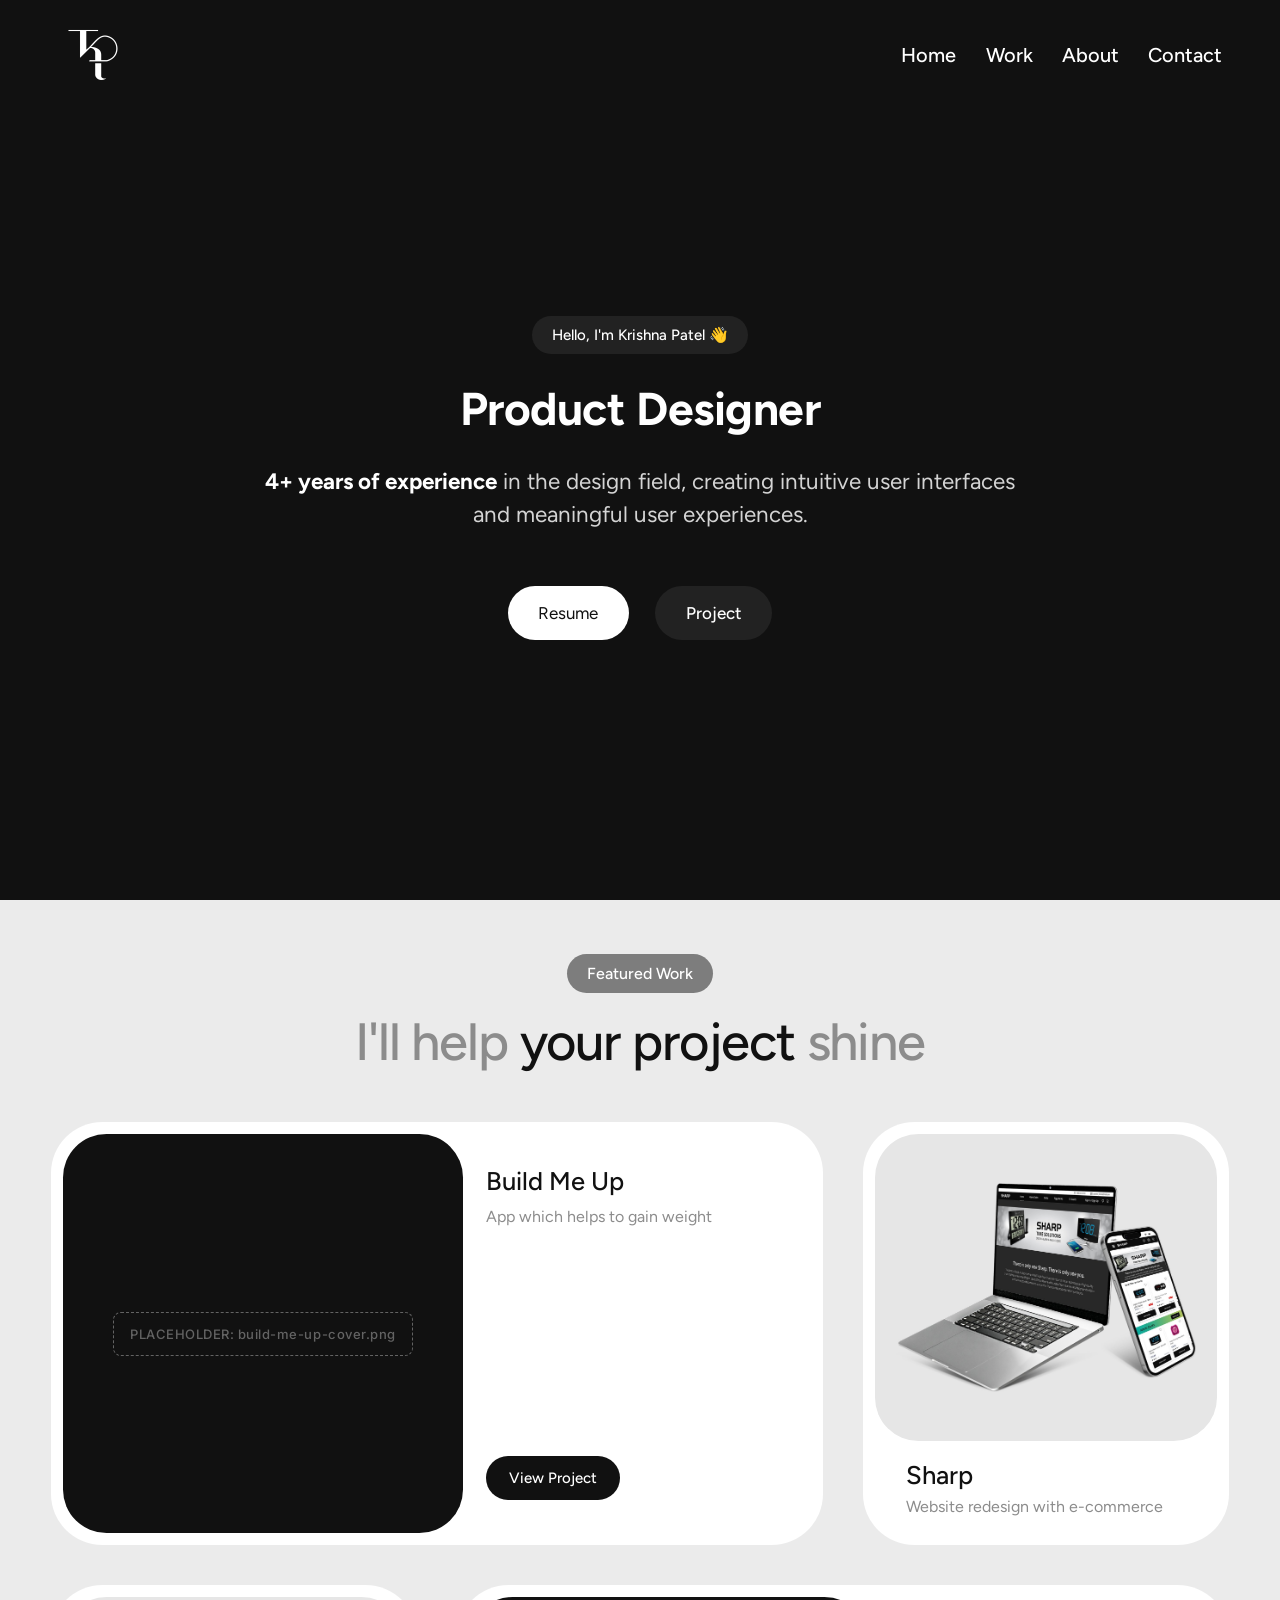
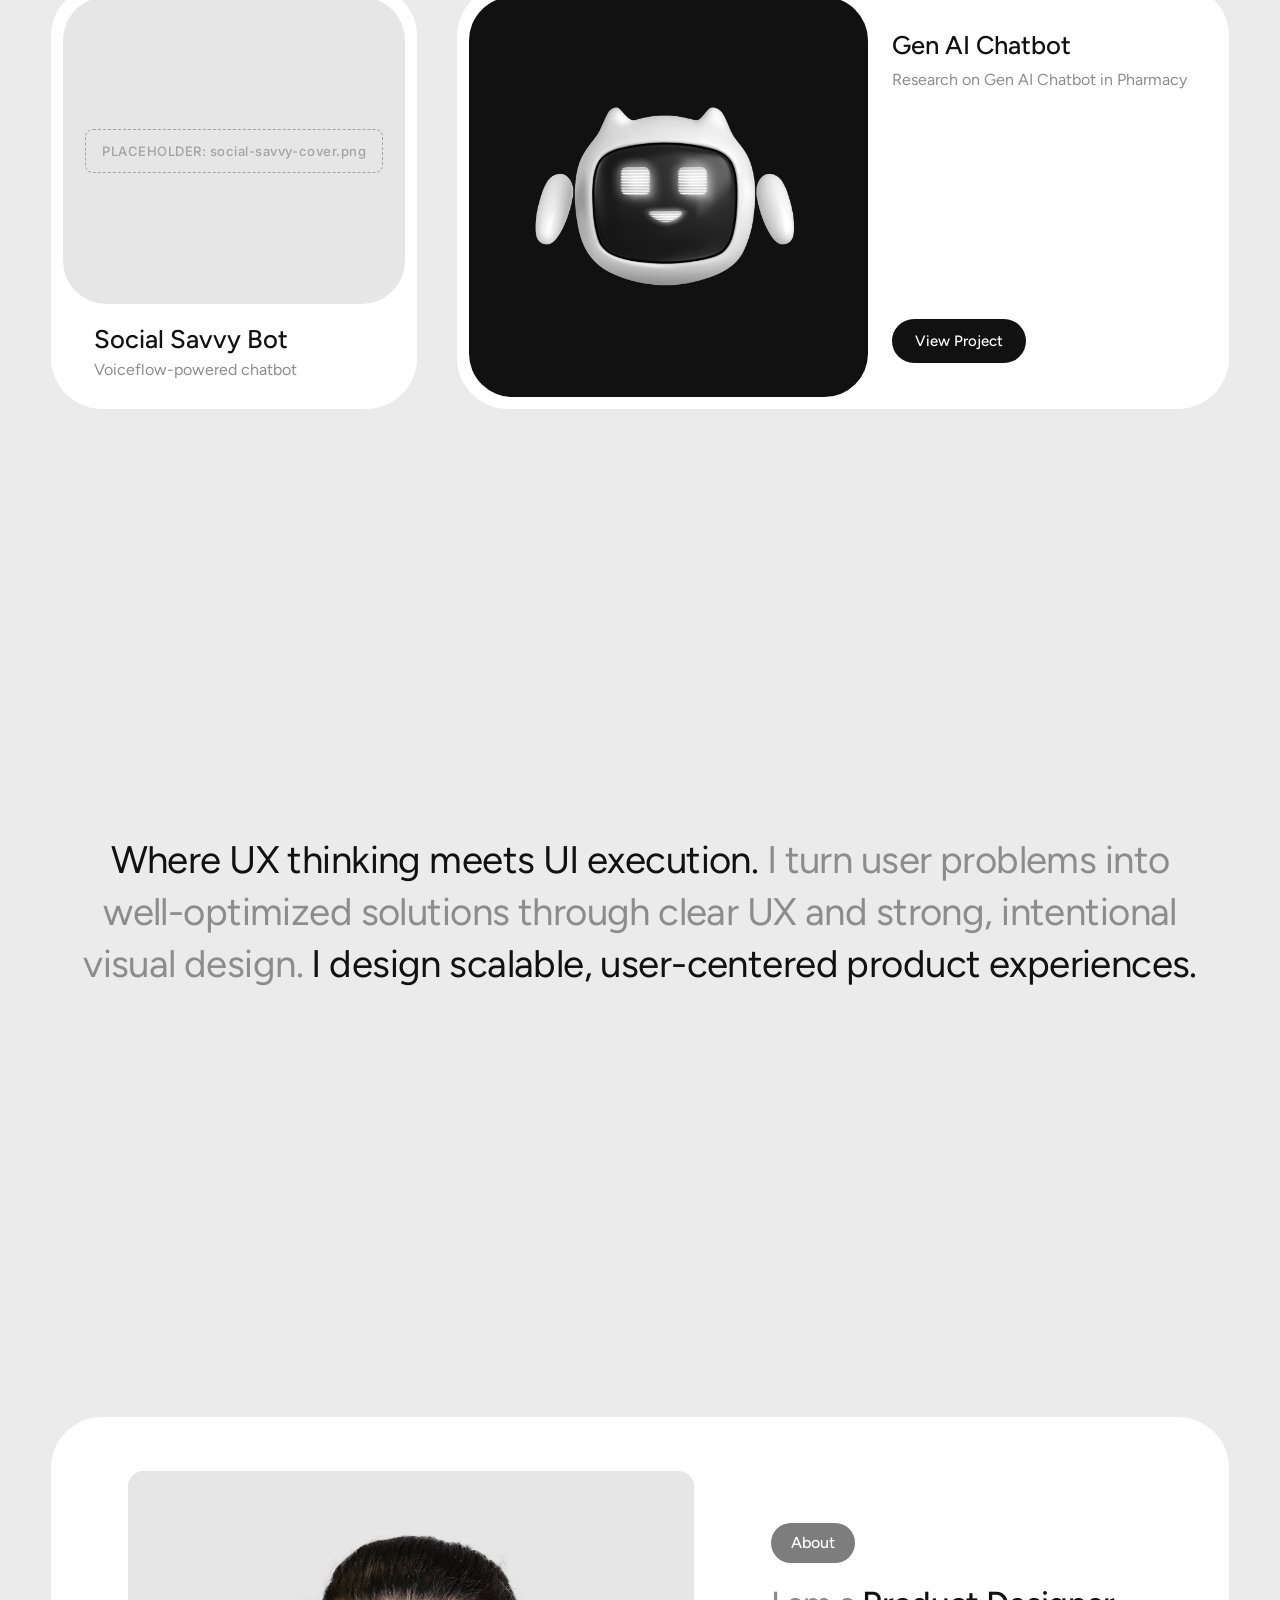
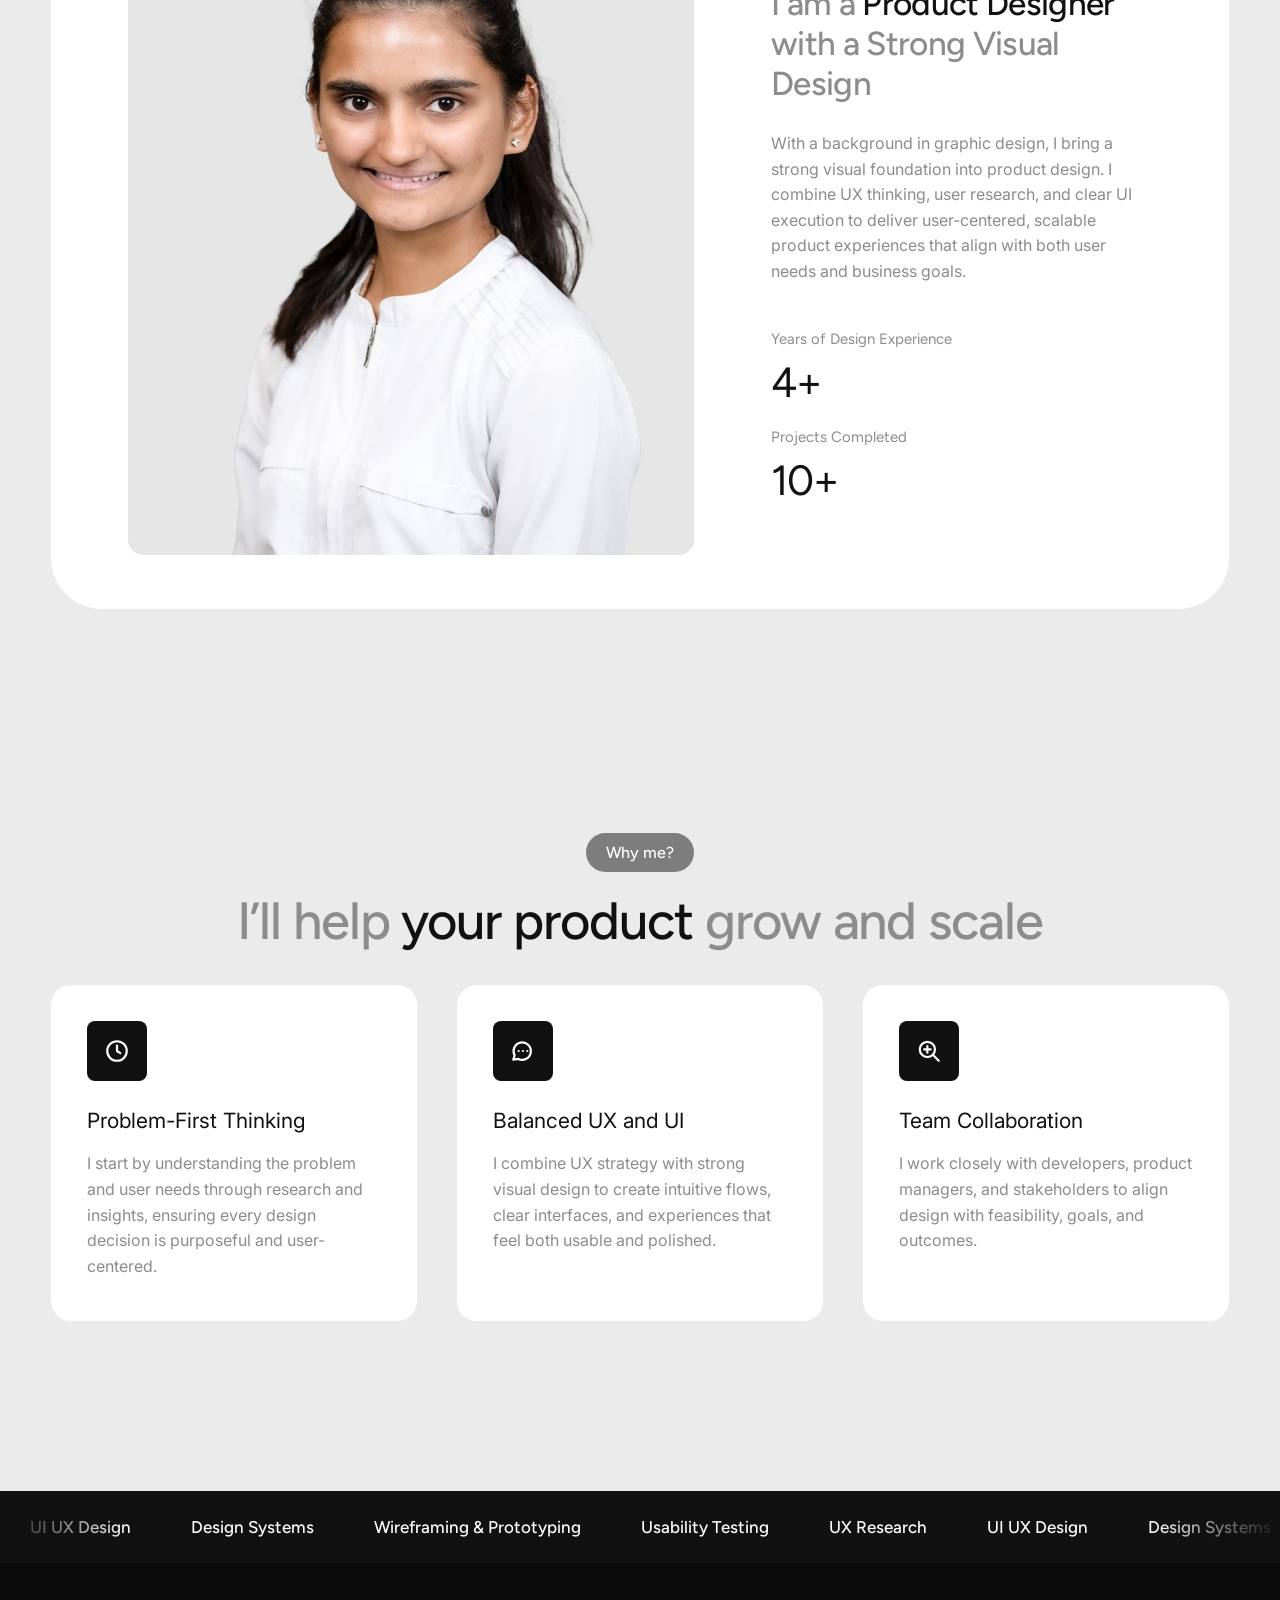
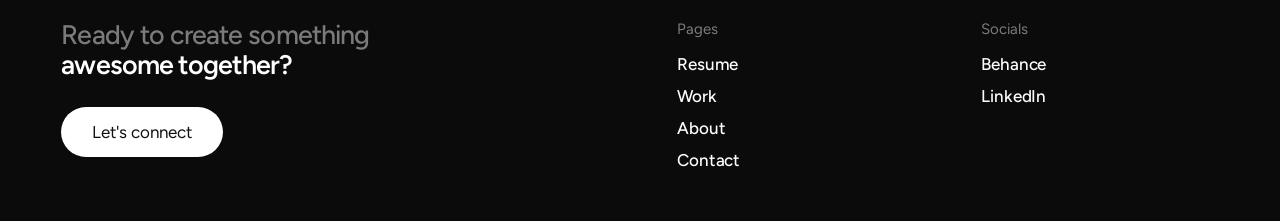
==== index.html @ cd1d07cd "Portfolio homepage Co-Authored-By: Claude Opus 5.5 <noreply@anthropic.com>" ====
<!DOCTYPE html>
<html lang="en">
<head>
  <meta charset="UTF-8" />
  <meta name="viewport" content="width=device-width, initial-scale=1" />
  <title>Krishna Patel — Product Designer</title>
  <meta name="description" content="Krishna Patel, Product Designer." />
  <link rel="preconnect" href="https://fonts.googleapis.com" />
  <link rel="preconnect" href="https://fonts.gstatic.com" crossorigin />
  <link href="https://fonts.googleapis.com/css2?family=Figtree:wght@400;500;600;700&family=Inter:wght@400;500&display=swap" rel="stylesheet" />
  <link rel="stylesheet" href="styles.css" />
</head>
<body>

  <!--
    ASSET PLACEHOLDERS
    Every image sits inside a .media box that shows its placeholder label.
    Drop the real file at the path in the <img src> and it appears automatically.
    Links marked data-todo="..." still point to "#" and need the real URL.
  -->

  <!-- ============ HERO ============ -->
  <header class="hero fold" id="home">
    <nav class="nav">
      <a class="nav__logo media media--logo" href="#home" data-label="LOGO" aria-label="Krishna Patel — Home">
        <img src="assets/images/logo.png" alt="Krishna Patel logo" onerror="this.remove()" />
      </a>

      <button class="nav__toggle" aria-label="Open menu" aria-expanded="false" aria-controls="nav-links">
        <span></span><span></span>
      </button>

      <ul class="nav__links" id="nav-links">
        <li><a href="#home">Home</a></li>
        <li><a href="#work">Work</a></li>
        <li><a href="#about">About</a></li>
        <li><a href="#contact">Contact</a></li>
      </ul>
    </nav>

    <div class="hero__content">
      <span class="pill pill--dark">Hello, I'm Krishna Patel 👋</span>
      <h1 class="hero__title">Product Designer</h1>
      <p class="hero__lede">
        <strong>4+ years of experience</strong> in the design field, creating
        intuitive user interfaces and meaningful user experiences.
      </p>
      <div class="hero__actions">
        <a class="btn btn--light" href="assets/resume.pdf" target="_blank" rel="noopener" data-todo="RESUME_PDF">Resume</a>
        <a class="btn btn--dark" href="#work">Project</a>
      </div>
    </div>
  </header>

  <main class="content">

    <!-- ============ FEATURED WORK ============ -->
    <section class="section work" id="work">
      <div class="work__fold">
      <div class="section__head">
        <span class="pill">Featured Work</span>
        <h2 class="display">
          <span class="muted">I'll help</span> your project <span class="muted">shine</span>
        </h2>
      </div>

        <div class="work__grid">
        <!-- Build Me Up (wide) -->
        <article class="card card--wide">
          <div class="card__media media media--dark" data-label="PLACEHOLDER: build-me-up-cover.png">
            <img src="assets/images/build-me-up-cover.png" alt="Build Me Up app screens" onerror="this.remove()" />
          </div>
          <div class="card__body">
            <div>
              <h3 class="card__title">Build Me Up</h3>
              <p class="card__desc">App which helps to gain weight</p>
            </div>
            <a class="btn btn--black" href="#" data-todo="BUILD_ME_UP_CASE_STUDY_URL">View Project</a>
          </div>
        </article>

        <!-- Sharp (compact) -->
        <article class="card card--compact">
          <a class="card__link" href="#" data-todo="SHARP_CASE_STUDY_URL" aria-label="View Sharp project">
            <div class="card__media media media--light media--contain" data-label="PLACEHOLDER: sharp-cover.jpg">
              <img src="assets/images/sharp-cover.jpg" alt="Sharp website on laptop and phone" onerror="this.remove()" />
            </div>
            <div class="card__body">
              <h3 class="card__title">Sharp</h3>
              <p class="card__desc">Website redesign with e-commerce</p>
            </div>
          </a>
        </article>

        </div>
      </div>

      <div class="work__fold">
        <div class="work__grid">
        <!-- Social Savvy Bot (compact) -->
        <article class="card card--compact">
          <a class="card__link" href="#" data-todo="SOCIAL_SAVVY_CASE_STUDY_URL" aria-label="View Social Savvy Bot project">
            <div class="card__media media media--light" data-label="PLACEHOLDER: social-savvy-cover.png">
              <img src="assets/images/social-savvy-cover.png" alt="Social Savvy Bot on a laptop" onerror="this.remove()" />
            </div>
            <div class="card__body">
              <h3 class="card__title">Social Savvy Bot</h3>
              <p class="card__desc">Voiceflow-powered chatbot</p>
            </div>
          </a>
        </article>

        <!-- Gen AI Chatbot (wide) -->
        <article class="card card--wide">
          <div class="card__media media media--dark media--contain" data-label="PLACEHOLDER: gen-ai-chatbot-cover.jpg">
            <img src="assets/images/gen-ai-chatbot-cover.jpg" alt="Gen AI Chatbot robot illustration" onerror="this.remove()" />
          </div>
          <div class="card__body">
            <div>
              <h3 class="card__title">Gen AI Chatbot</h3>
              <p class="card__desc">Research on Gen AI Chatbot in Pharmacy</p>
            </div>
            <a class="btn btn--black" href="#" data-todo="GEN_AI_CHATBOT_CASE_STUDY_URL">View Project</a>
          </div>
        </article>
      </div>
      </div>
    </section>

    <!-- ============ STATEMENT ============ -->
    <section class="section statement fold">
      <p>
        Where UX thinking meets UI execution.
        <span class="muted">I turn user problems into well-optimized solutions through clear UX and strong, intentional visual design.</span>
        I&nbsp;design scalable, user-centered product experiences.
      </p>
    </section>

    <!-- ============ ABOUT ============ -->
    <section class="about fold" id="about">
      <div class="about__inner">
        <div class="about__portrait media media--light" data-label="PLACEHOLDER: krishna-portrait.jpg">
          <img src="assets/images/krishna-portrait.jpg" alt="Portrait of Krishna Patel" onerror="this.remove()" />
        </div>
        <div class="about__text">
          <span class="pill">About</span>
          <h2 class="about__title">
            <span class="muted">I am a</span> Product Designer <span class="muted">with a Strong Visual Design</span>
          </h2>
          <p class="about__body">
            With a background in graphic design, I bring a strong visual foundation into product design.
            I combine UX thinking, user research, and clear UI execution to deliver user-centered,
            scalable product experiences that align with both user needs and business goals.
          </p>
          <dl class="stats">
            <div class="stat">
              <dt>Years of Design Experience</dt>
              <dd>4+</dd>
            </div>
            <div class="stat">
              <dt>Projects Completed</dt>
              <dd>10+</dd>
            </div>
          </dl>
        </div>
      </div>
    </section>

    <!-- ============ WHY ME ============ -->
    <section class="section why fold">
      <div class="section__head">
        <span class="pill">Why me?</span>
        <h2 class="display">
          <span class="muted">I’ll help</span> your product <span class="muted">grow and scale</span>
        </h2>
      </div>

      <div class="why__grid">
        <article class="why-card">
          <div class="why-card__icon" aria-hidden="true">
            <svg viewBox="0 0 24 24"><circle cx="12" cy="12" r="9"/><path d="M12 7v5l3 2"/></svg>
          </div>
          <h3>Problem-First Thinking</h3>
          <p>I start by understanding the problem and user needs through research and insights, ensuring every design decision is purposeful and user-centered.</p>
        </article>
        <article class="why-card">
          <div class="why-card__icon" aria-hidden="true">
            <svg viewBox="0 0 24 24"><path d="M3 20l1.3-3.9A8 8 0 1 1 7.7 19.3L3 20z"/><path d="M8 12h.01M12 12h.01M16 12h.01"/></svg>
          </div>
          <h3>Balanced UX and UI</h3>
          <p>I combine UX strategy with strong visual design to create intuitive flows, clear interfaces, and experiences that feel both usable and polished.</p>
        </article>
        <article class="why-card">
          <div class="why-card__icon" aria-hidden="true">
            <svg viewBox="0 0 24 24"><circle cx="10.5" cy="10.5" r="7"/><path d="M21 21l-5.5-5.5M10.5 7.5v6M7.5 10.5h6"/></svg>
          </div>
          <h3>Team Collaboration</h3>
          <p>I work closely with developers, product managers, and stakeholders to align design with feasibility, goals, and outcomes.</p>
        </article>
      </div>

      <!-- ============ SKILLS STRIP ============ -->
      <div class="marquee" aria-label="Skills">
        <div class="marquee__track">
          <ul class="marquee__list">
            <li>UI UX Design</li>
            <li>Design Systems</li>
            <li>Wireframing &amp; Prototyping</li>
            <li>Usability Testing</li>
            <li>UX Research</li>
          </ul>
          <!-- duplicate for seamless loop -->
          <ul class="marquee__list" aria-hidden="true">
            <li>UI UX Design</li>
            <li>Design Systems</li>
            <li>Wireframing &amp; Prototyping</li>
            <li>Usability Testing</li>
            <li>UX Research</li>
          </ul>
        </div>
      </div>
    </section>

  </main>

  <!-- ============ FOOTER ============ -->
  <footer class="footer" id="contact">
    <div class="footer__inner">
      <div class="footer__cta">
        <h2>
          <span class="muted">Ready to create something</span><br />
          awesome together?
        </h2>
        <a class="btn btn--light" href="#" data-todo="LETS_CONNECT_URL">Let's connect</a>
      </div>

      <div class="footer__cols">
        <div>
          <h3>Pages</h3>
          <ul>
            <li><a href="assets/resume.pdf" target="_blank" rel="noopener" data-todo="RESUME_PDF">Resume</a></li>
            <li><a href="#work">Work</a></li>
            <li><a href="#about">About</a></li>
            <li><a href="#contact">Contact</a></li>
          </ul>
        </div>
        <div>
          <h3>Socials</h3>
          <ul>
            <li><a href="#" target="_blank" rel="noopener" data-todo="BEHANCE_URL">Behance</a></li>
            <li><a href="#" target="_blank" rel="noopener" data-todo="LINKEDIN_URL">LinkedIn</a></li>
          </ul>
        </div>
      </div>
    </div>
  </footer>

  <script src="script.js"></script>
</body>
</html>
---- styles.css ----
/* =========================================================
   Krishna Patel — Portfolio homepage
   ========================================================= */

:root {
  --black: #111111;
  --black-deep: #0b0b0c;
  --surface-dark: #222222;
  --page: #ebebeb;
  --white: #ffffff;
  --ink: #111111;
  --muted: #8c8c8c;
  --muted-on-dark: #7b7b7b;
  --pill: #7d7d7d;
  --placeholder-light: #e6e6e6;

  --font-display: "Figtree", system-ui, -apple-system, "Segoe UI", sans-serif;
  --font-body: "Inter", system-ui, -apple-system, "Segoe UI", sans-serif;

  --container: 1640px;
  --gutter: clamp(16px, 4vw, 70px);
  --radius-card: clamp(32px, 4vw, 64px);
  --radius-media: clamp(24px, 3.4vw, 54px);
}

*,
*::before,
*::after { box-sizing: border-box; }

html { scroll-behavior: smooth; }

body {
  margin: 0;
  background: var(--page);
  color: var(--ink);
  font-family: var(--font-display);
  -webkit-font-smoothing: antialiased;
  -moz-osx-font-smoothing: grayscale;
  overflow-x: hidden;
}

img { display: block; max-width: 100%; }
a { color: inherit; text-decoration: none; }
ul { list-style: none; margin: 0; padding: 0; }
h1, h2, h3, p, dl, dd { margin: 0; }

.muted { color: var(--muted); }


/* ---------- Placeholder media ----------
   Shows data-label until a real <img> loads over it. */
.media {
  position: relative;
  overflow: hidden;
  display: grid;
  place-items: center;
}
.media::before {
  content: attr(data-label);
  padding: 12px 16px;
  font: 500 13px/1.4 var(--font-body);
  letter-spacing: 0.04em;
  text-align: center;
  border: 1px dashed currentColor;
  border-radius: 8px;
  opacity: 0.6;
}
.media > img {
  position: absolute;
  inset: 0;
  width: 100%;
  height: 100%;
  object-fit: cover;
}
.media--dark  { background: var(--black); color: #9a9a9a; }
.media--light { background: var(--placeholder-light); color: #777; }
/* cut-out product shots: show the whole image, never crop it */
.media--contain > img { object-fit: contain; padding: 6%; }
/* hide the placeholder label once a real image has loaded */
.media:has(> img)::before { content: none; }

/* ---------- Shared components ---------- */
.pill {
  display: inline-block;
  padding: 10px 20px;
  border-radius: 999px;
  background: var(--pill);
  color: var(--white);
  font-size: clamp(16px, 1.2vw, 20px);
  font-weight: 500;
  line-height: 1.2;
}
.pill--dark {
  background: var(--surface-dark);
  font-size: clamp(15px, 1.1vw, 19px);
}

.btn {
  display: inline-flex;
  align-items: center;
  justify-content: center;
  height: clamp(54px, 4vw, 70px);
  padding: 0 clamp(28px, 2.4vw, 40px);
  border-radius: 999px;
  font-size: clamp(17px, 1.25vw, 22px);
  font-weight: 500;
  white-space: nowrap;
  transition: transform 0.2s ease, background-color 0.2s ease, opacity 0.2s ease;
}
.btn:hover { transform: translateY(-2px); }
.btn--light { background: var(--white); color: var(--ink); font-weight: 400; }
.btn--dark  { background: var(--surface-dark); color: var(--white); }
.btn--black { background: var(--black); color: var(--white); }
.btn--black:hover { background: #2a2a2a; }

.section { padding-inline: var(--gutter); }
.section__head {
  display: flex;
  flex-direction: column;
  align-items: center;
  gap: clamp(20px, 2.4vw, 36px);
  text-align: center;
}
.display {
  font-size: clamp(34px, 4.1vw, 66px);
  font-weight: 500;
  line-height: 1.1;
  letter-spacing: -0.02em;
}

/* ---------- Hero ---------- */
.hero {
  background: var(--black);
  color: var(--white);
  min-height: min(100vh, 840px);
  display: flex;
  flex-direction: column;
}

.nav {
  position: relative;
  display: flex;
  align-items: center;
  justify-content: space-between;
  padding: 20px clamp(16px, 4.5vw, 78px);
  width: 100%;
  max-width: calc(var(--container) + 2 * clamp(16px, 4.5vw, 78px));
  margin-inline: auto;
}
.nav__logo {
  width: 70px;
  height: 70px;
  color: #888;
}
.media--logo { background: transparent; }
.media--logo::before { padding: 6px; font-size: 11px; border-radius: 6px; }
.media--logo > img { object-fit: contain; }

.nav__links {
  display: flex;
  gap: clamp(24px, 2.3vw, 40px);
  font-size: clamp(20px, 1.5vw, 25px);
  font-weight: 500;
}
.nav__links a { transition: opacity 0.2s ease; }
.nav__links a:hover { opacity: 0.6; }

.nav__toggle {
  display: none;
  width: 44px;
  height: 44px;
  padding: 0;
  border: 0;
  background: transparent;
  cursor: pointer;
  position: relative;
}
.nav__toggle span {
  position: absolute;
  left: 10px;
  right: 10px;
  height: 2px;
  background: var(--white);
  transition: transform 0.25s ease;
}
.nav__toggle span:first-child { top: 17px; }
.nav__toggle span:last-child  { top: 25px; }
.nav.is-open .nav__toggle span:first-child { transform: translateY(4px) rotate(45deg); }
.nav.is-open .nav__toggle span:last-child  { transform: translateY(-4px) rotate(-45deg); }

.hero__content {
  flex: 1;
  display: flex;
  flex-direction: column;
  align-items: center;
  justify-content: center;
  text-align: center;
  padding: 60px 16px 120px;
}
.hero__title {
  margin-top: 30px;
  font-size: clamp(40px, 3.6vw, 62px);
  font-weight: 700;
  letter-spacing: -0.01em;
  line-height: 1.1;
}
.hero__lede {
  max-width: 780px;
  margin-top: 30px;
  font-size: clamp(19px, 1.75vw, 30px);
  line-height: 1.5;
  color: #d4d4d4;
}
.hero__lede strong { color: var(--white); font-weight: 700; }
.hero__actions {
  display: flex;
  flex-wrap: wrap;
  justify-content: center;
  gap: 26px;
  margin-top: 54px;
}

/* ---------- Featured work ---------- */
.work { padding-top: clamp(64px, 8vw, 120px); }

.work__grid {
  display: grid;
  /* 3 equal columns; wide cards span 2. Each grid holds one row of 2 projects. */
  grid-template-columns: repeat(3, minmax(0, 1fr));
  gap: 40px;
  max-width: var(--container);
  margin: clamp(40px, 4vw, 64px) auto 0;
}
.work__grid .card--wide { grid-column: span 2; }
.work__fold + .work__fold .work__grid { margin-top: 40px; }

.card {
  background: var(--white);
  border-radius: var(--radius-card);
  padding: 12px;
  transition: transform 0.3s ease, box-shadow 0.3s ease;
}
.card:hover {
  transform: translateY(-4px);
  box-shadow: 0 20px 40px -24px rgba(0, 0, 0, 0.25);
}
.card__media { border-radius: var(--radius-media); }
.card__title {
  font-size: clamp(24px, 2vw, 36px);
  font-weight: 500;
  line-height: 1.15;
}
.card__desc {
  margin-top: 10px;
  font-size: clamp(16px, 1.25vw, 21px);
  line-height: 1.25;
  color: var(--muted);
}

/* wide card: media left, text right */
.card--wide {
  display: grid;
  grid-template-columns: minmax(0, 582fr) minmax(0, 474fr);
  gap: clamp(20px, 1.8vw, 30px);
}
.card--wide .card__media { aspect-ratio: 1 / 1; }
.card--wide .card__body {
  display: flex;
  flex-direction: column;
  justify-content: space-between;
  gap: 24px;
  padding: clamp(20px, 2.6vw, 48px) 24px clamp(20px, 2.6vw, 48px) 0;
}
.card--wide .btn {
  align-self: flex-start;
  height: clamp(44px, 3.2vw, 54px);
  padding-inline: clamp(22px, 1.8vw, 30px);
  font-size: clamp(15px, 1.05vw, 18px);
}

/* compact card: media top, text bottom */
.card--compact .card__link {
  display: flex;
  flex-direction: column;
  height: 100%;
}
/* height follows the wide card beside it */
.card--compact .card__media { flex: 1; min-height: 200px; }
.card--compact .card__body { padding: clamp(16px, 1.6vw, 24px) clamp(20px, 2.4vw, 40px) clamp(14px, 1.3vw, 20px); }
.card--compact .card__desc { margin-top: 6px; }

/* ---------- Statement ---------- */
.statement {
  padding-block: clamp(72px, 11vw, 200px);
}
.statement p {
  max-width: 1180px;
  margin: 0 auto;
  text-align: center;
  font-size: clamp(26px, 3vw, 52px);
  line-height: 1.35;
  font-weight: 400;
  letter-spacing: -0.015em;
  text-wrap: balance;
}

/* ---------- About ---------- */
.about { padding-inline: var(--gutter); }
.about__inner {
  max-width: var(--container);
  margin: 0 auto;
  background: var(--white);
  border-radius: var(--radius-card);
  padding: clamp(24px, 7.3vw, 126px) clamp(24px, 7.3vw, 120px);
  display: grid;
  grid-template-columns: minmax(0, 600fr) minmax(0, 680fr);
  gap: clamp(40px, 7vw, 120px);
  align-items: center;
}
.about__portrait {
  aspect-ratio: 600 / 725;
  border-radius: 16px;
}
.about__portrait > img { object-position: center top; }
.about__title {
  margin-top: 26px;
  font-size: clamp(30px, 2.7vw, 46px);
  font-weight: 500;
  line-height: 1.2;
  letter-spacing: -0.02em;
}
.about__body {
  margin-top: 40px;
  font-family: var(--font-body);
  font-size: clamp(16px, 1.15vw, 19px);
  line-height: 1.6;
  color: var(--muted);
}
.stats {
  display: flex;
  flex-wrap: wrap;
  gap: 24px 84px;
  margin-top: 64px;
}
.stat dt {
  font-size: clamp(15px, 1.05vw, 18px);
  color: var(--muted);
}
.stat dd {
  margin-top: 14px;
  font-size: clamp(40px, 3.3vw, 56px);
  font-weight: 400;
  line-height: 1;
  letter-spacing: -0.02em;
}

/* ---------- Why me ---------- */
.why { padding-block: clamp(72px, 11vw, 200px) 0; }
.why__grid {
  display: grid;
  grid-template-columns: repeat(3, minmax(0, 1fr));
  gap: 40px;
  max-width: 1400px;
  margin: clamp(32px, 2.8vw, 44px) auto 0;
}
.why-card {
  background: var(--white);
  border-radius: 20px;
  padding: 40px 40px 52px;
}
.why-card__icon {
  display: grid;
  place-items: center;
  width: 60px;
  height: 60px;
  border-radius: 8px;
  background: var(--black);
}
.why-card__icon svg {
  width: 26px;
  height: 26px;
  fill: none;
  stroke: var(--white);
  stroke-width: 2;
  stroke-linecap: round;
  stroke-linejoin: round;
}
.why-card h3 {
  margin-top: 36px;
  font-family: var(--font-body);
  font-size: clamp(21px, 1.5vw, 25px);
  font-weight: 400;
}
.why-card p {
  margin-top: 24px;
  font-family: var(--font-body);
  font-size: clamp(16px, 1.15vw, 19px);
  line-height: 1.6;
  color: var(--muted);
}

/* ---------- Skills marquee ---------- */
.marquee {
  background: var(--black);
  color: var(--white);
  overflow: hidden;
  padding-block: 26px;
  margin: clamp(64px, 8vw, 100px) calc(-1 * var(--gutter)) 0;
  position: relative;
}
/* dark shadow on both edges: the words fade into the black strip */
.marquee::before,
.marquee::after {
  content: "";
  position: absolute;
  top: 0;
  bottom: 0;
  width: clamp(60px, 10vw, 180px);
  z-index: 1;
  pointer-events: none;
}
.marquee::before { left: 0;  background: linear-gradient(to right, var(--black), transparent); }
.marquee::after  { right: 0; background: linear-gradient(to left,  var(--black), transparent); }
.marquee__track {
  display: flex;
  width: max-content;
  animation: marquee 30s linear infinite;
}
.marquee:hover .marquee__track { animation-play-state: paused; }
.marquee__list {
  display: flex;
  flex-shrink: 0;
}
.marquee__list li {
  padding-inline: 30px;
  font-size: clamp(17px, 1.25vw, 21px);
  font-weight: 500;
  white-space: nowrap;
}
@keyframes marquee {
  to { transform: translateX(-50%); }
}

/* ---------- Footer ---------- */
.footer {
  background: var(--black-deep);
  color: var(--white);
  padding: clamp(44px, 4.5vw, 72px) clamp(16px, 4.8vw, 85px) clamp(40px, 4vw, 64px);
}
.footer__inner {
  display: grid;
  grid-template-columns: minmax(0, 850fr) minmax(0, 390fr) minmax(0, 350fr);
  gap: 40px;
  max-width: var(--container);
  margin: 0 auto;
}
.footer__cta h2 {
  font-size: clamp(26px, 2.1vw, 36px);
  font-weight: 600;
  line-height: 1.1;
  letter-spacing: -0.035em;
}
.footer__cta .muted { color: var(--muted-on-dark); font-weight: 500; }
.footer__cta .btn { margin-top: 28px; height: 50px; font-size: 17px; }

.footer__cols { display: contents; }
.footer__cols h3 {
  font-size: 15px;
  font-weight: 400;
  color: var(--muted-on-dark);
}
.footer__cols ul {
  display: flex;
  flex-direction: column;
  gap: 12px;
  margin-top: 16px;
}
.footer__cols a {
  font-size: clamp(17px, 1.3vw, 21px);
  font-weight: 500;
  letter-spacing: -0.01em;
  transition: opacity 0.2s ease;
}
.footer__cols a:hover { opacity: 0.6; }

/* =========================================================
   Responsive
   ========================================================= */

/* Small laptops and tablets in landscape: desktop layout, a little tighter */
@media (max-width: 1100px) {
  .work__grid { gap: 24px; }
  .work__fold + .work__fold .work__grid { margin-top: 24px; }
  .card--compact .card__body { padding: 20px 24px 16px; }

  .about__inner { grid-template-columns: minmax(0, 1fr) minmax(0, 1.1fr); }
  .why__grid { gap: 20px; }
  .why-card { padding: 32px 28px 36px; }
}

/* Tablets in portrait: one project per row, image left and text right */
@media (max-width: 899px) {
  .work__grid { grid-template-columns: minmax(0, 1fr); }
  .work__grid .card--wide { grid-column: auto; }
  .card--compact .card__link {
    display: grid;
    grid-template-columns: minmax(0, 582fr) minmax(0, 474fr);
    gap: clamp(20px, 1.8vw, 30px);
  }
  .card--compact .card__media { aspect-ratio: 1 / 1; min-height: 0; }
  .card--compact .card__body { padding: clamp(20px, 2.6vw, 48px) 24px 20px 0; }

  .about__inner { grid-template-columns: minmax(0, 1fr); padding: 16px 16px 48px; gap: 40px; }
  .about__portrait { aspect-ratio: 4 / 3; }
  .about__text { padding-inline: 24px; }

  .why__grid { grid-template-columns: minmax(0, 1fr); max-width: 720px; }
  .why-card { display: grid; grid-template-columns: auto minmax(0, 1fr); column-gap: 24px; }
  .why-card__icon { grid-row: span 2; }
  .why-card h3 { margin-top: 0; }
  .why-card p { margin-top: 10px; }

  .footer__inner { grid-template-columns: 1fr 1fr; row-gap: 36px; }
  .footer__cta { grid-column: 1 / -1; }
}

@media (max-width: 760px) {
  .nav__toggle { display: block; z-index: 2; }
  .nav__links {
    position: absolute;
    top: 100%;
    left: 0;
    right: 0;
    z-index: 1;
    flex-direction: column;
    gap: 0;
    padding: 8px 16px 20px;
    background: var(--black);
    border-bottom: 1px solid #222;
    opacity: 0;
    visibility: hidden;
    transform: translateY(-8px);
    transition: opacity 0.2s ease, transform 0.2s ease, visibility 0.2s;
  }
  .nav__links a { display: block; padding: 14px 0; }
  .nav.is-open .nav__links { opacity: 1; visibility: visible; transform: none; }
  .nav__logo { width: 52px; height: 52px; }

  .hero { min-height: min(88vh, 720px); }
  .hero__actions { gap: 14px; }

  .card--wide { grid-template-columns: minmax(0, 1fr); }
  .card--wide .card__body { padding: 0 16px 16px; }
  .card--compact .card__link { display: flex; }
  .card--compact .card__media { aspect-ratio: 1 / 1; min-height: 0; }
  .card--compact .card__body { padding: 20px 16px 16px; }
  .card__desc { margin-top: 10px; }

  .about__inner { grid-template-columns: minmax(0, 1fr); padding: 12px 12px 36px; gap: 32px; }
  .about__portrait { aspect-ratio: 600 / 725; }
  .about__text { padding-inline: 12px; }
  .about__body { margin-top: 24px; }
  .stats { margin-top: 40px; gap: 24px 48px; }

  .why-card { display: block; padding: 28px 24px 32px; }
  .why-card h3 { margin-top: 24px; }
  .why-card p { margin-top: 14px; }

  .marquee { padding-block: 20px; }
  .marquee__list li { padding-inline: 20px; }

}

/* =========================================================
   One screen per section (desktop / laptop)
   Each section fills exactly one viewport and its content
   scales with the screen height so nothing spills over.
   Phones and tablets keep the natural stacked layout.
   ========================================================= */

@media (min-width: 1101px) and (min-height: 600px) {
  :root {
    --fold-h: 100vh;
    --fold-pad: clamp(28px, 6vh, 72px);
  }
  @supports (height: 100svh) { :root { --fold-h: 100svh; } }

  .fold {
    height: var(--fold-h);
    display: flex;
    flex-direction: column;
    justify-content: center;
    padding-block: var(--fold-pad);
  }
  .section__head { gap: clamp(12px, 2.2vh, 28px); }
  .display { font-size: clamp(34px, min(4.1vw, 6.4vh), 66px); }

  /* Hero */
  .hero.fold { min-height: 0; padding-block: 0; justify-content: flex-start; }
  .hero__content { padding: 0 16px 6vh; }

  /* Featured work: two rows of 2 projects, 40px apart like the cards beside each other */
  .work { padding-block: var(--fold-pad); }

  /* Statement */
  .statement { padding-block: var(--fold-pad); }

  /* About: card fills the screen, photo sized from the height */
  .about__inner {
    --inner-pad: clamp(24px, 6vh, 80px);
    width: 100%;
    padding: var(--inner-pad) clamp(32px, 6vw, 110px);
    grid-template-columns: auto minmax(0, 1fr);
    gap: clamp(40px, 6vw, 110px);
  }
  .about__portrait {
    /* capped so the text column keeps enough room on very large screens */
    height: min(calc(var(--fold-h) - 2 * var(--fold-pad) - 2 * var(--inner-pad)), 760px);
    width: auto;
  }
  .about__title { margin-top: clamp(14px, 2.4vh, 26px); font-size: clamp(28px, min(2.6vw, 4.6vh), 46px); }
  .about__body { margin-top: clamp(16px, 3vh, 36px); }
  .stats { margin-top: clamp(24px, 5vh, 60px); }

  /* Why me + skills strip share one screen */
  .why.fold { padding-bottom: 0; }
  .why .section__head { margin-top: auto; }
  .why__grid { width: 100%; margin-top: clamp(24px, 4vh, 44px); margin-bottom: auto; }
  .why-card { padding: clamp(24px, 4vh, 40px) 36px clamp(28px, 4.6vh, 52px); }
  .why-card h3 { margin-top: clamp(18px, 3vh, 36px); }
  .why-card p { margin-top: clamp(12px, 2vh, 24px); }
  .why .marquee {
    margin: var(--fold-pad) calc(-1 * var(--gutter)) 0;
  }
}

@media (prefers-reduced-motion: reduce) {
  html { scroll-behavior: auto; }
  .marquee__track { animation: none; }
  .card, .btn { transition: none; }
}
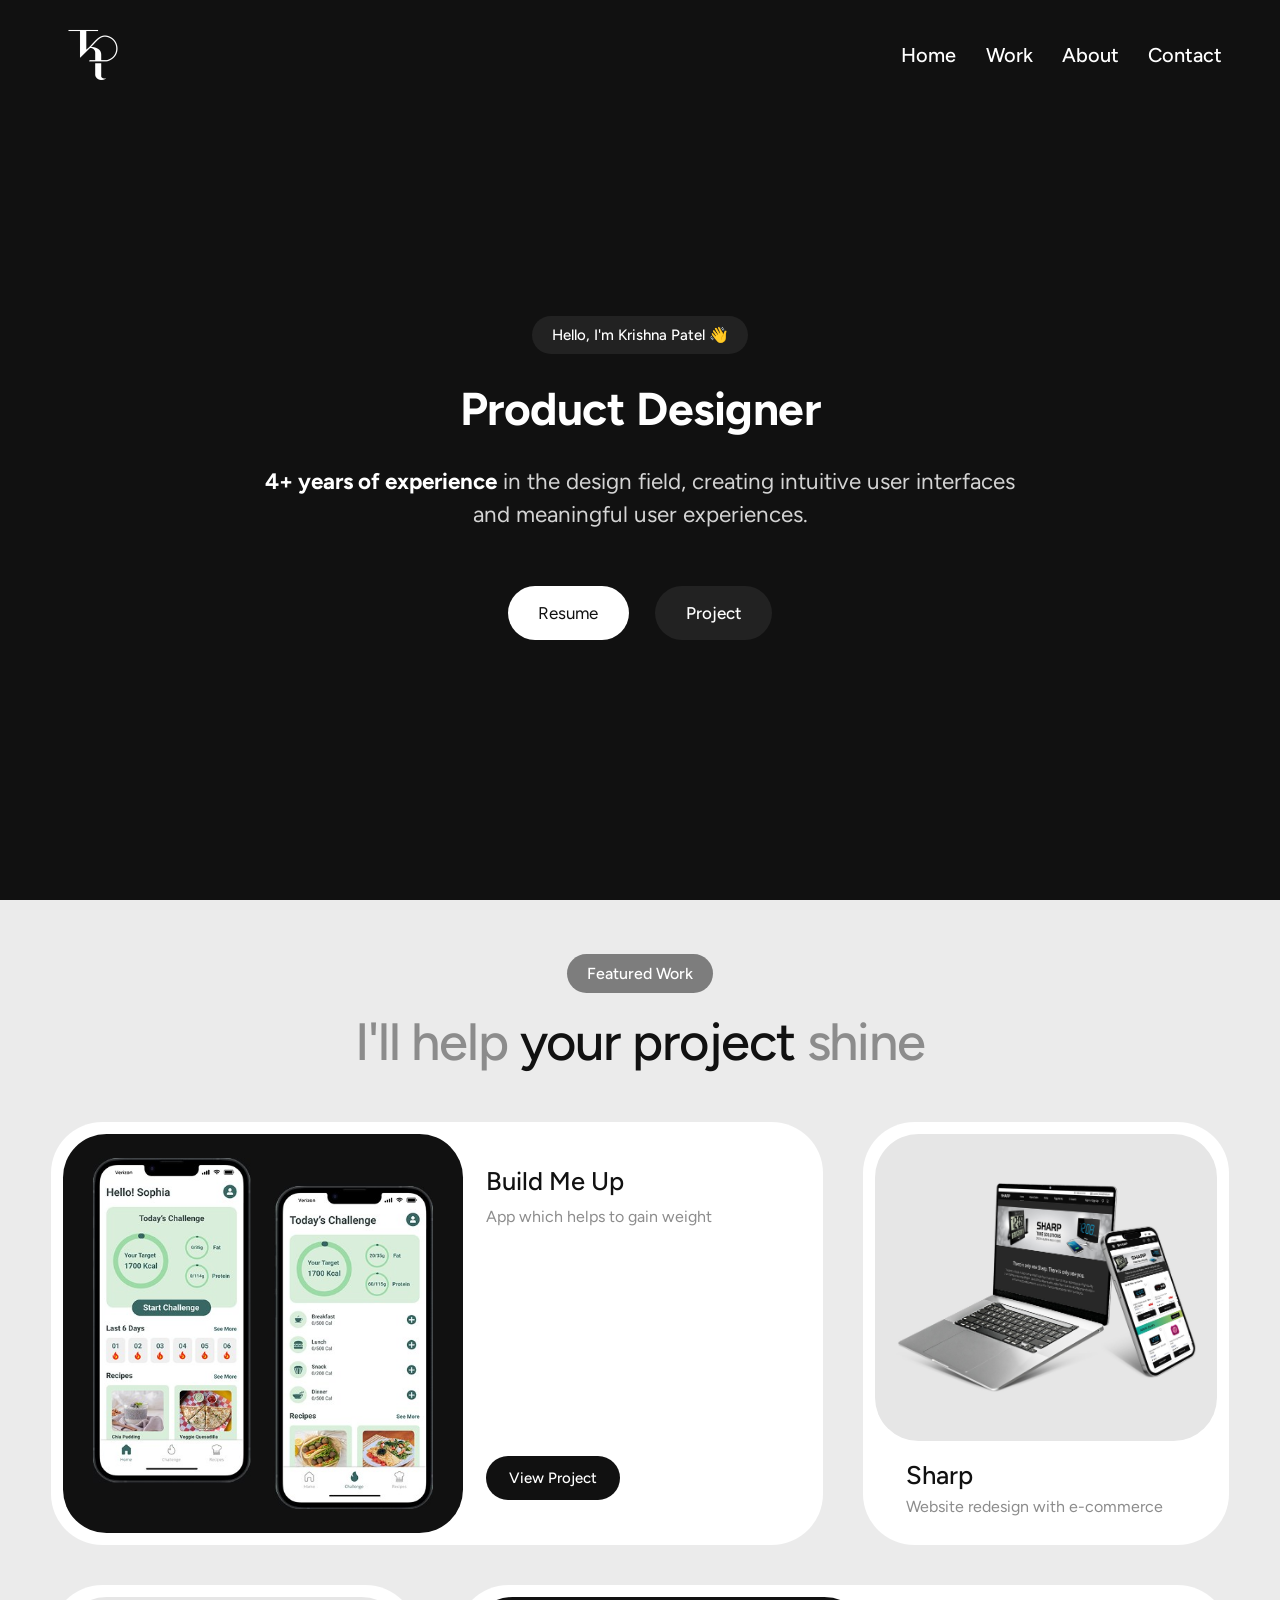
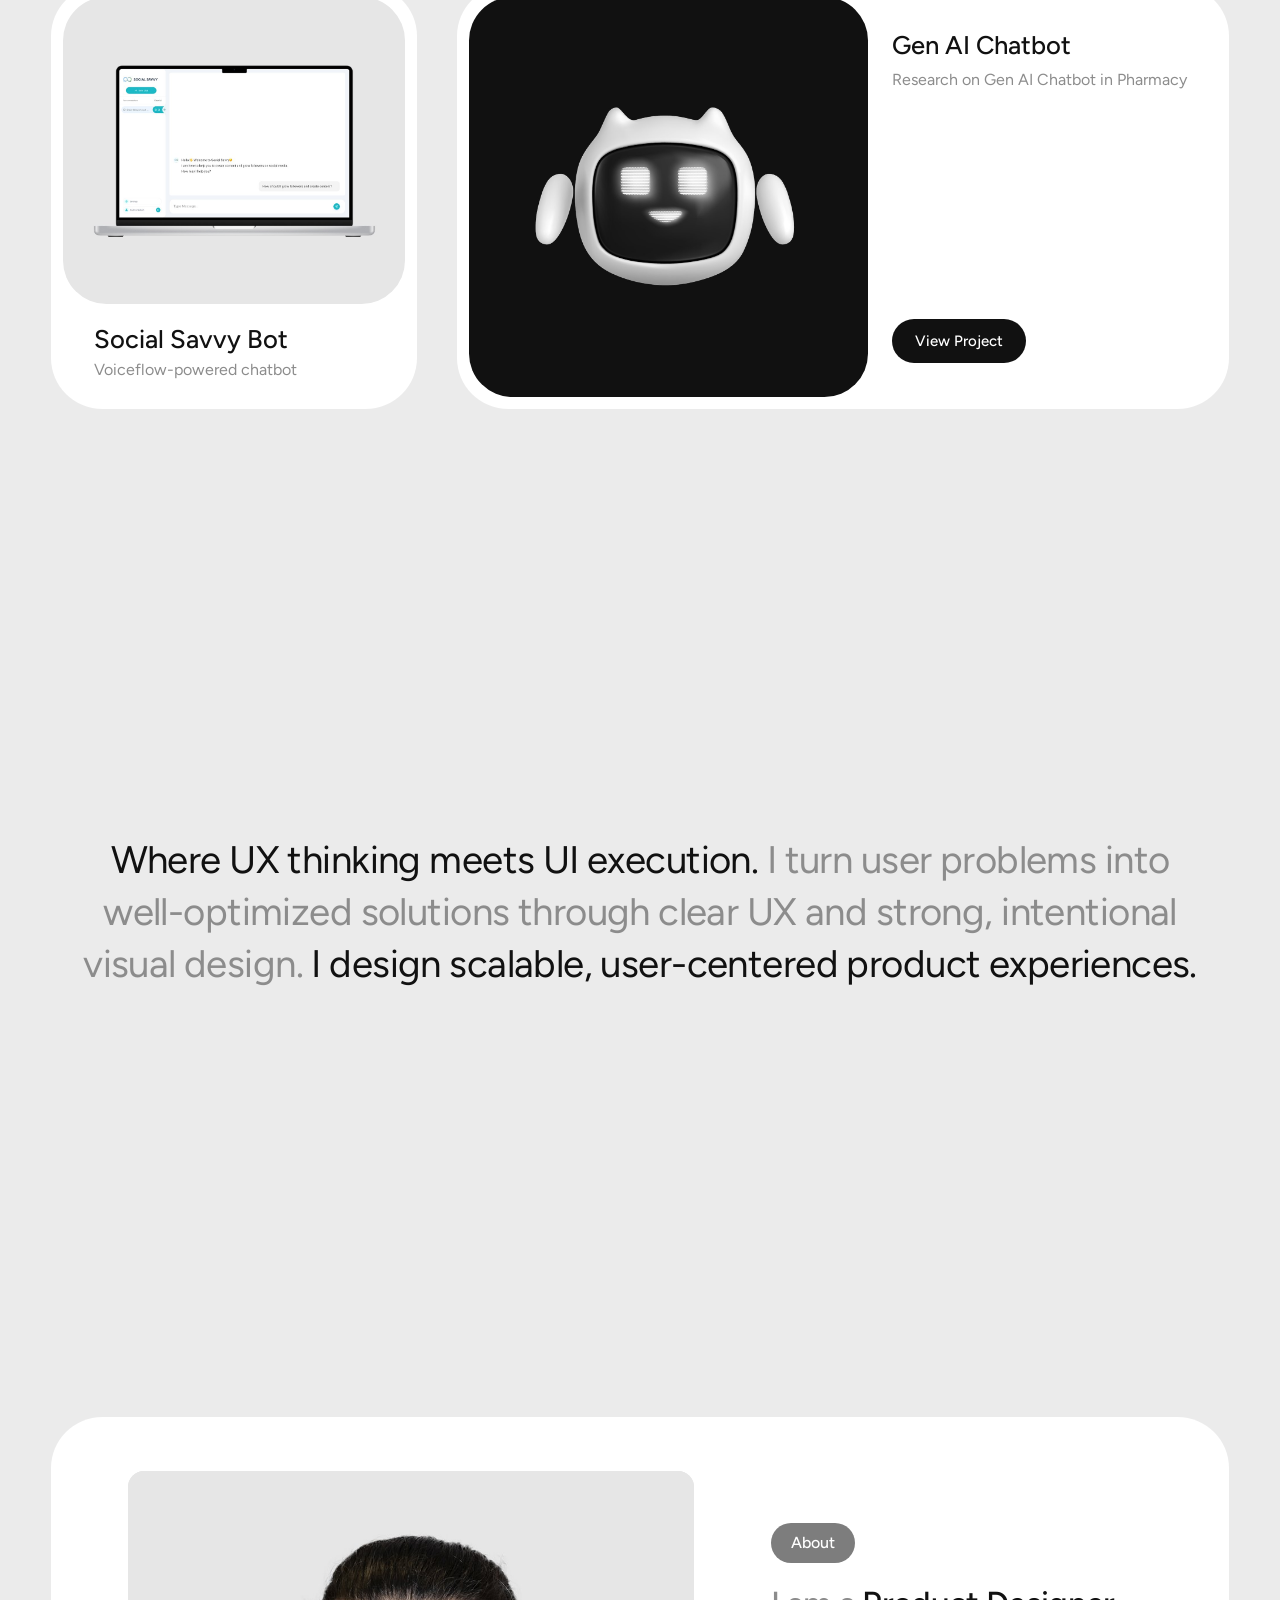
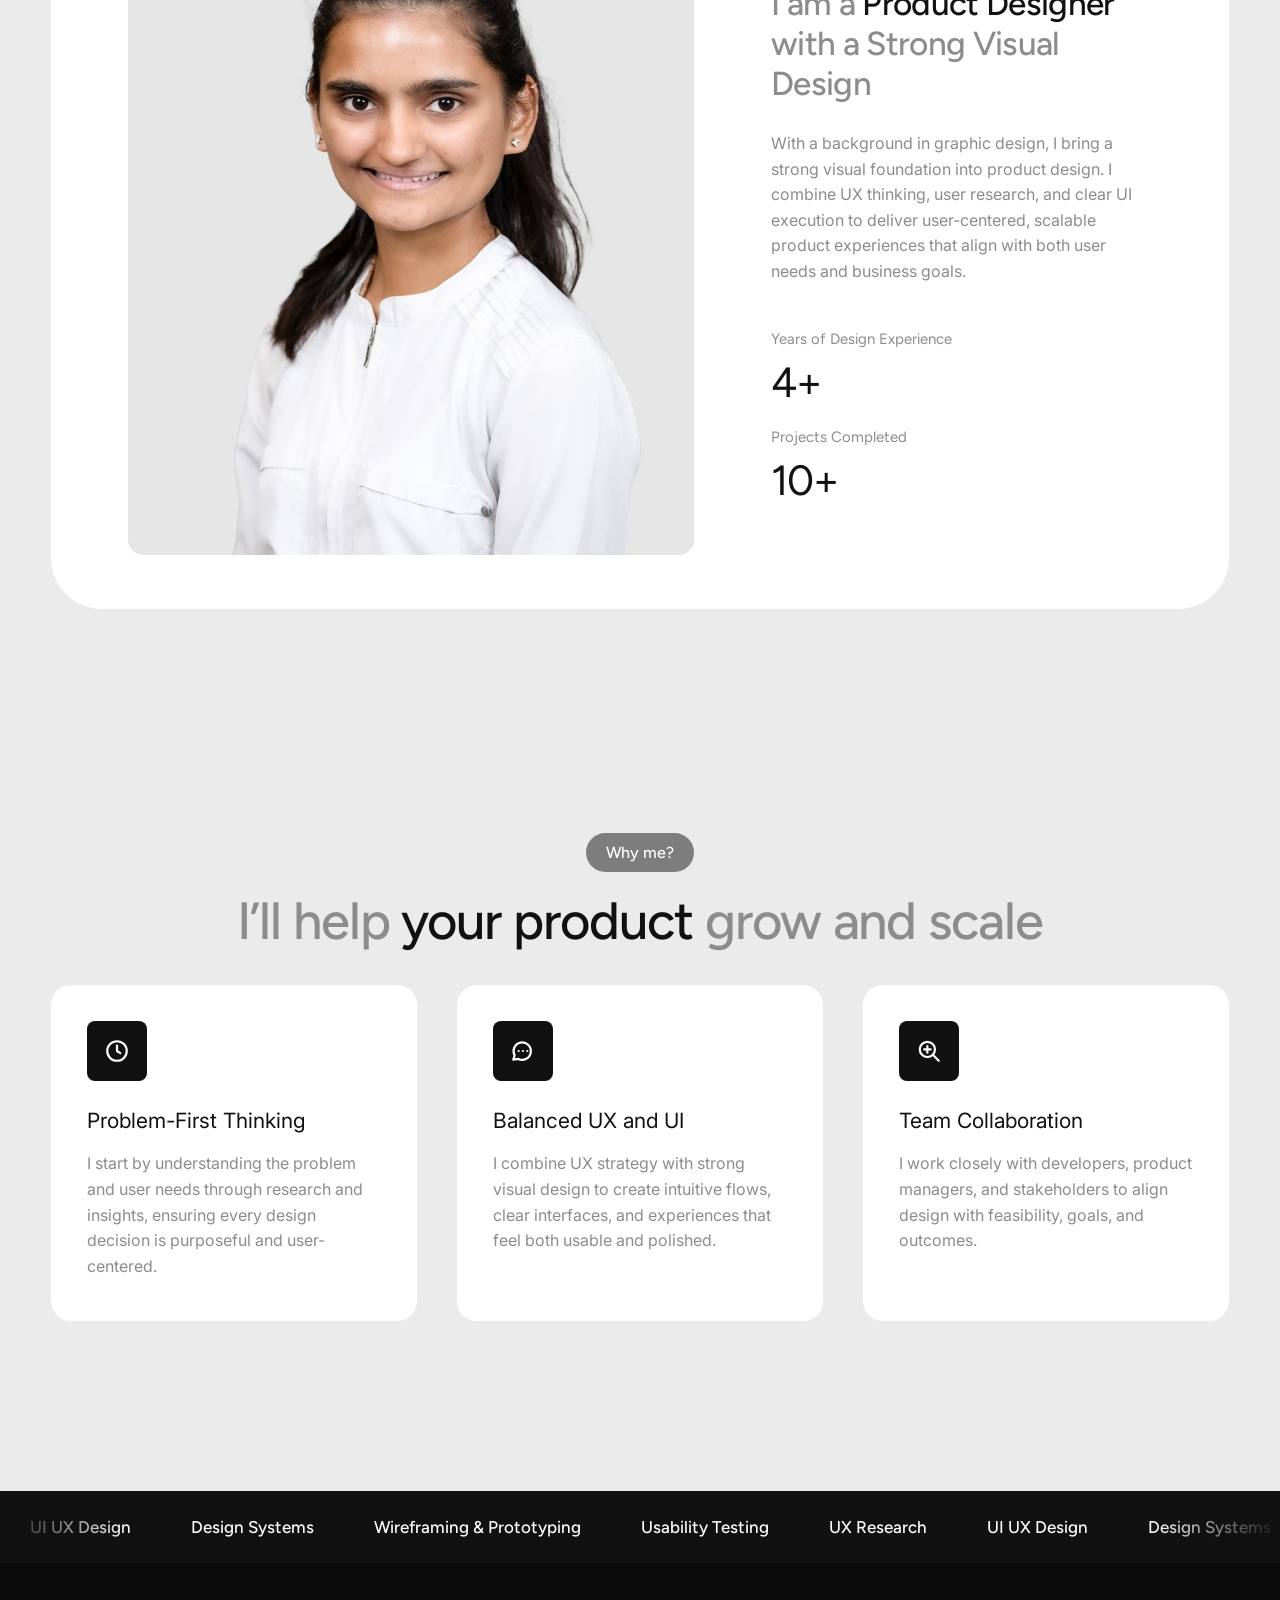
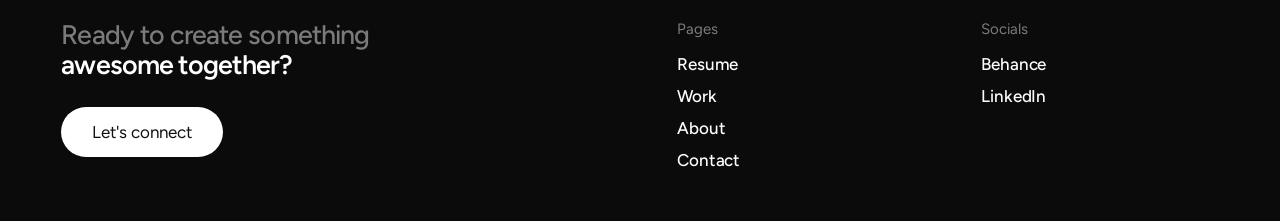
==== commit 0ff61499: "Add Build Me Up and Social Savvy covers Co-Authored-By: Claude Opus 5.5 <noreply@anthropic.com>" ====
--- a/index.html
+++ b/index.html
@@ -46,7 +46,7 @@
         intuitive user interfaces and meaningful user experiences.
       </p>
       <div class="hero__actions">
-        <a class="btn btn--light" href="assets/resume.pdf" target="_blank" rel="noopener" data-todo="RESUME_PDF">Resume</a>
+        <a class="btn btn--light" href="assets/Resume%20Pdf/Krishna_Patel_Product_Designer.pdf" target="_blank" rel="noopener">Resume</a>
         <a class="btn btn--dark" href="#work">Project</a>
       </div>
     </div>
@@ -67,8 +67,8 @@
         <div class="work__grid">
         <!-- Build Me Up (wide) -->
         <article class="card card--wide">
-          <div class="card__media media media--dark" data-label="PLACEHOLDER: build-me-up-cover.png">
-            <img src="assets/images/build-me-up-cover.png" alt="Build Me Up app screens" onerror="this.remove()" />
+          <div class="card__media media media--dark media--contain" data-label="PLACEHOLDER: build-me-up-cover.jpg">
+            <img src="assets/images/build-me-up-cover.jpg" alt="Build Me Up app screens" onerror="this.remove()" />
           </div>
           <div class="card__body">
             <div>
@@ -100,8 +100,8 @@
         <!-- Social Savvy Bot (compact) -->
         <article class="card card--compact">
           <a class="card__link" href="#" data-todo="SOCIAL_SAVVY_CASE_STUDY_URL" aria-label="View Social Savvy Bot project">
-            <div class="card__media media media--light" data-label="PLACEHOLDER: social-savvy-cover.png">
-              <img src="assets/images/social-savvy-cover.png" alt="Social Savvy Bot on a laptop" onerror="this.remove()" />
+            <div class="card__media media media--light media--contain" data-label="PLACEHOLDER: social-savvy-cover.jpg">
+              <img src="assets/images/social-savvy-cover.jpg" alt="Social Savvy Bot on a laptop" onerror="this.remove()" />
             </div>
             <div class="card__body">
               <h3 class="card__title">Social Savvy Bot</h3>
@@ -238,7 +238,7 @@
         <div>
           <h3>Pages</h3>
           <ul>
-            <li><a href="assets/resume.pdf" target="_blank" rel="noopener" data-todo="RESUME_PDF">Resume</a></li>
+            <li><a href="assets/Resume%20Pdf/Krishna_Patel_Product_Designer.pdf" target="_blank" rel="noopener">Resume</a></li>
             <li><a href="#work">Work</a></li>
             <li><a href="#about">About</a></li>
             <li><a href="#contact">Contact</a></li>
@@ -247,8 +247,8 @@
         <div>
           <h3>Socials</h3>
           <ul>
-            <li><a href="#" target="_blank" rel="noopener" data-todo="BEHANCE_URL">Behance</a></li>
-            <li><a href="#" target="_blank" rel="noopener" data-todo="LINKEDIN_URL">LinkedIn</a></li>
+            <li><a href="https://www.behance.net/krishnapatel69" target="_blank" rel="noopener">Behance</a></li>
+            <li><a href="https://www.linkedin.com/in/krishna-patel-7bb6b1213/" target="_blank" rel="noopener">LinkedIn</a></li>
           </ul>
         </div>
       </div>
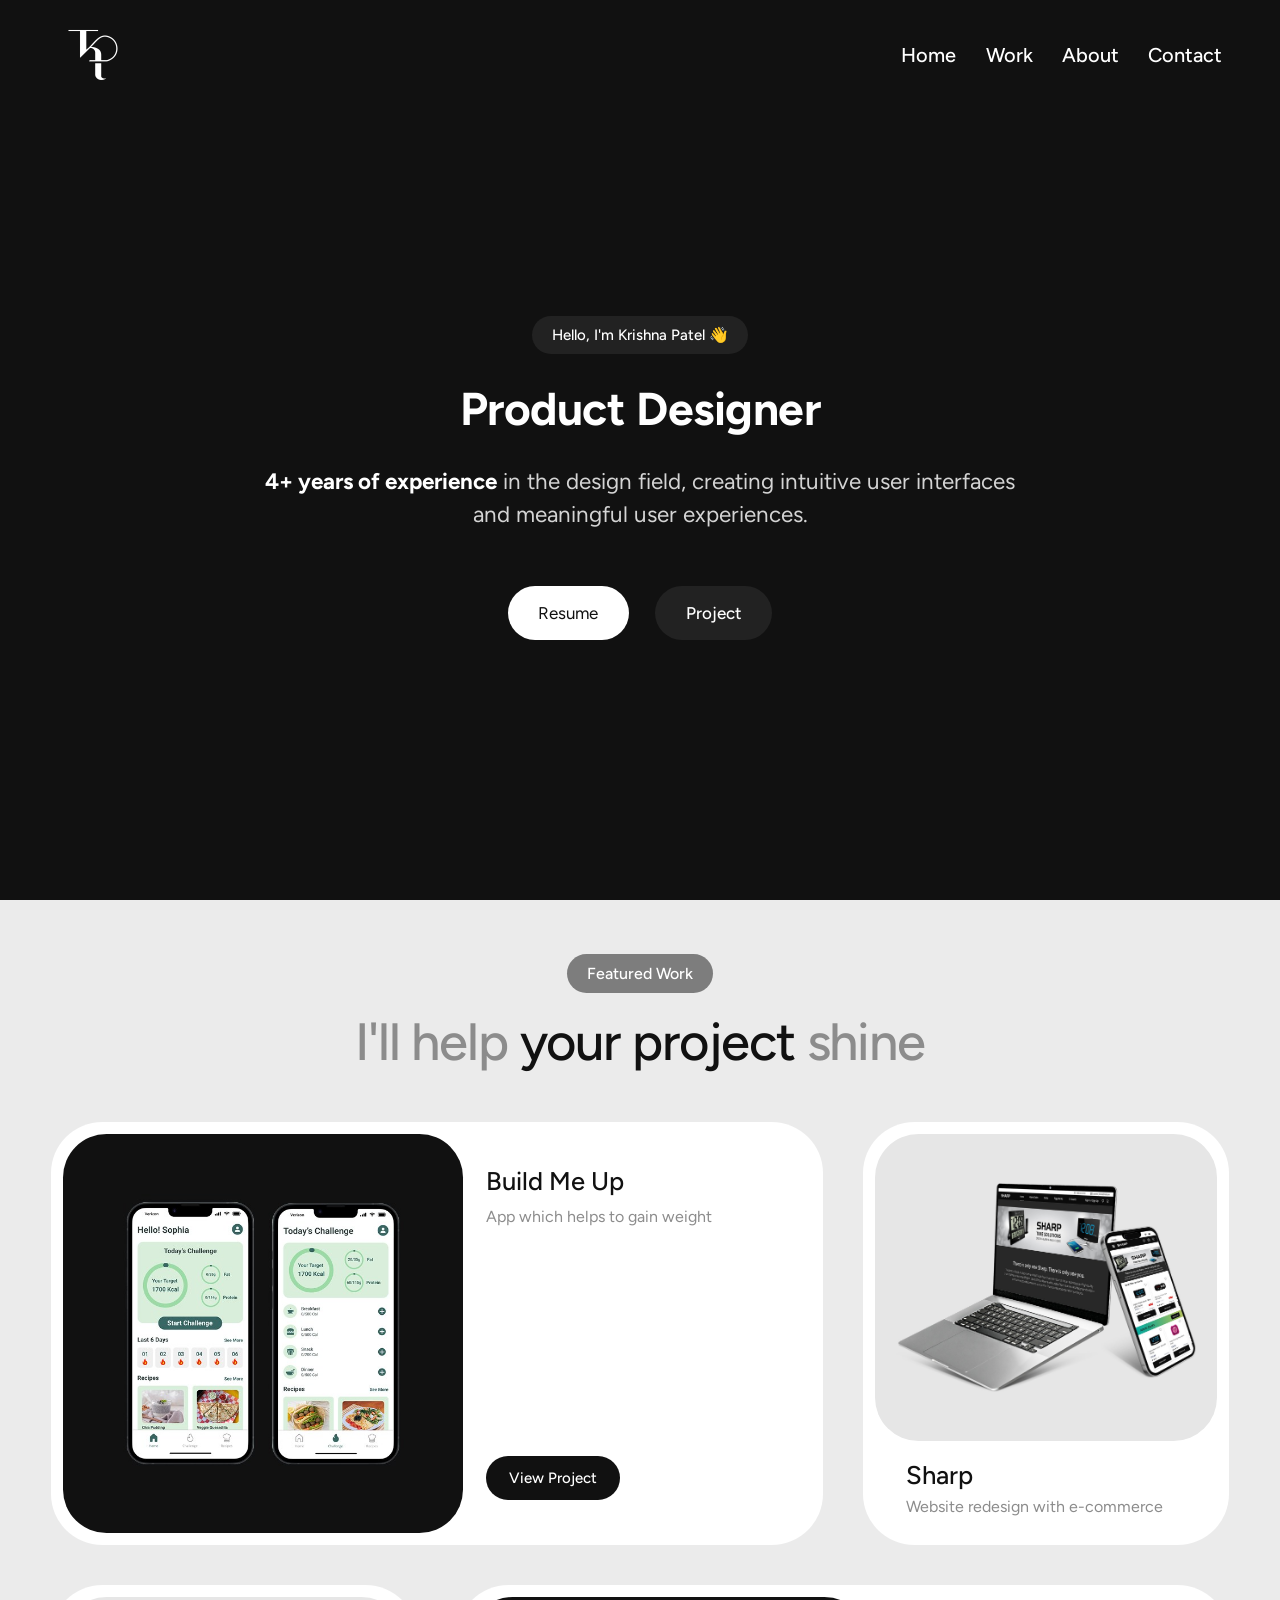
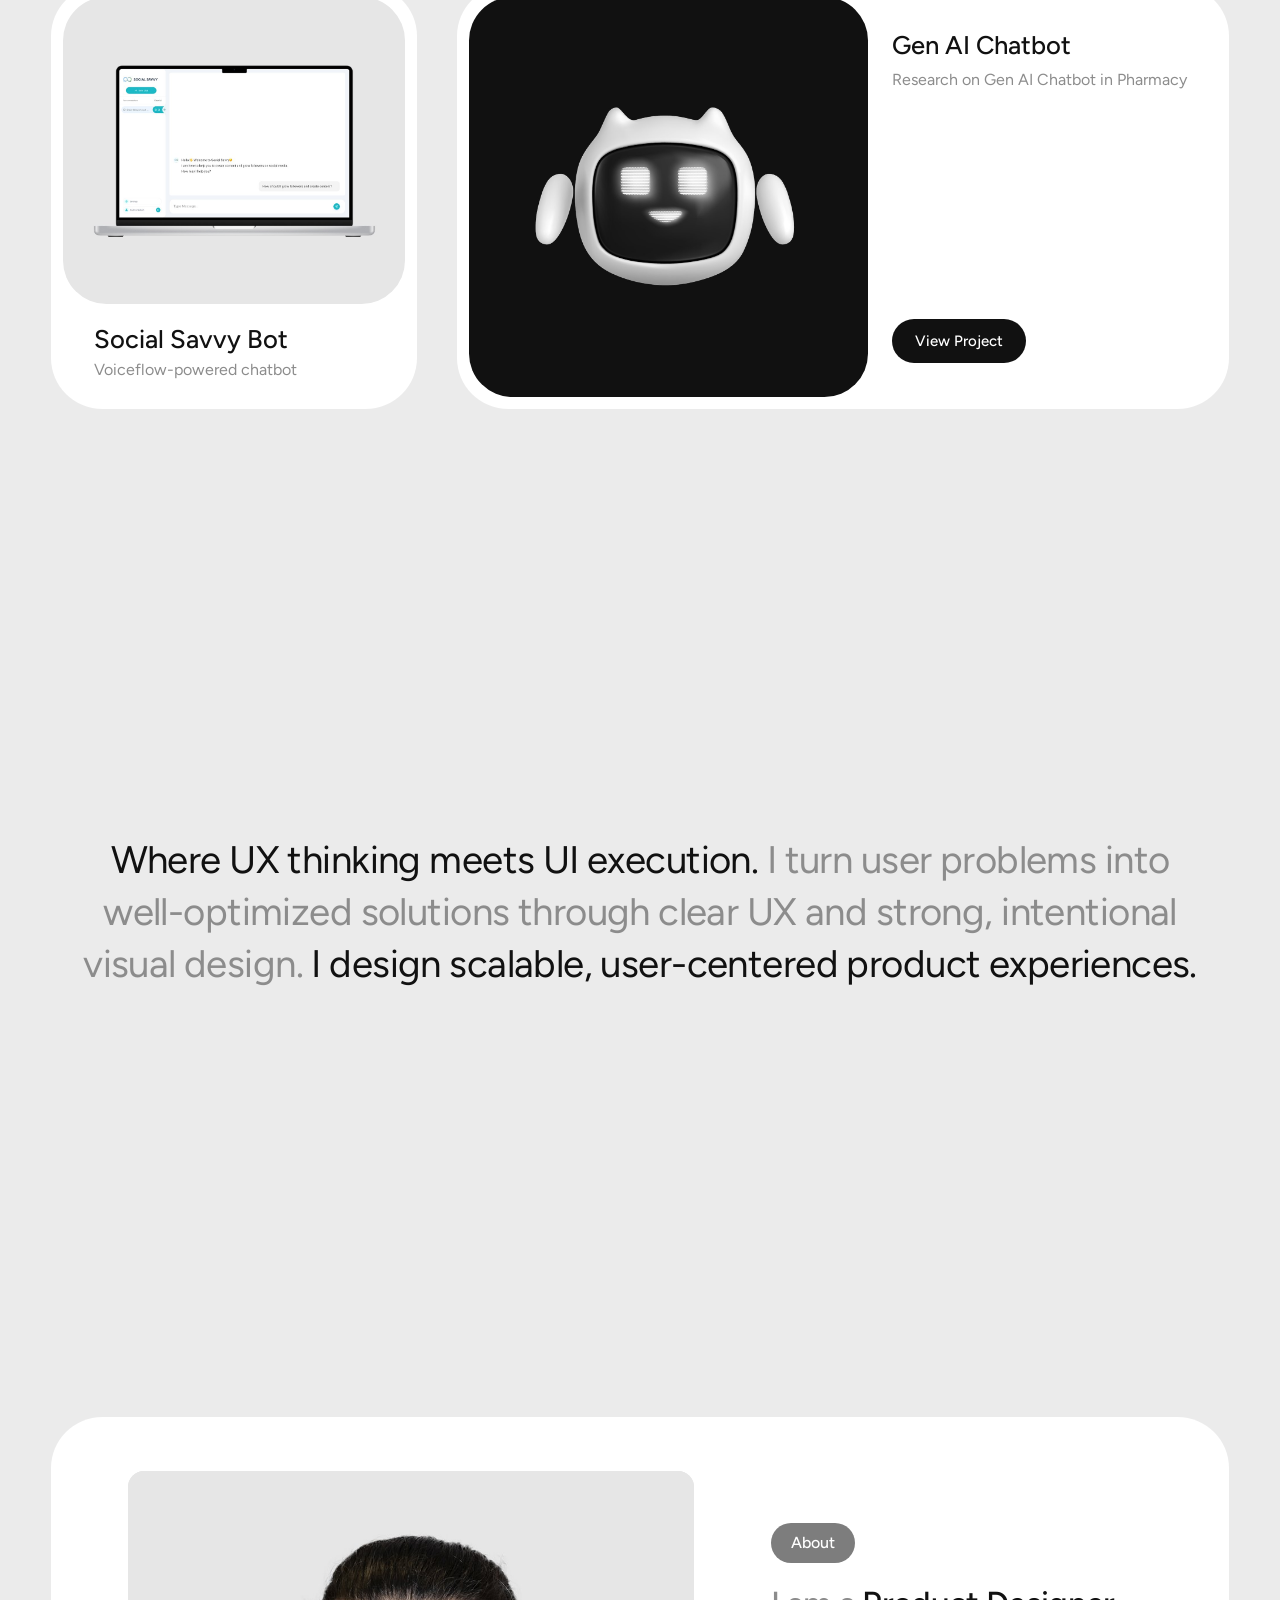
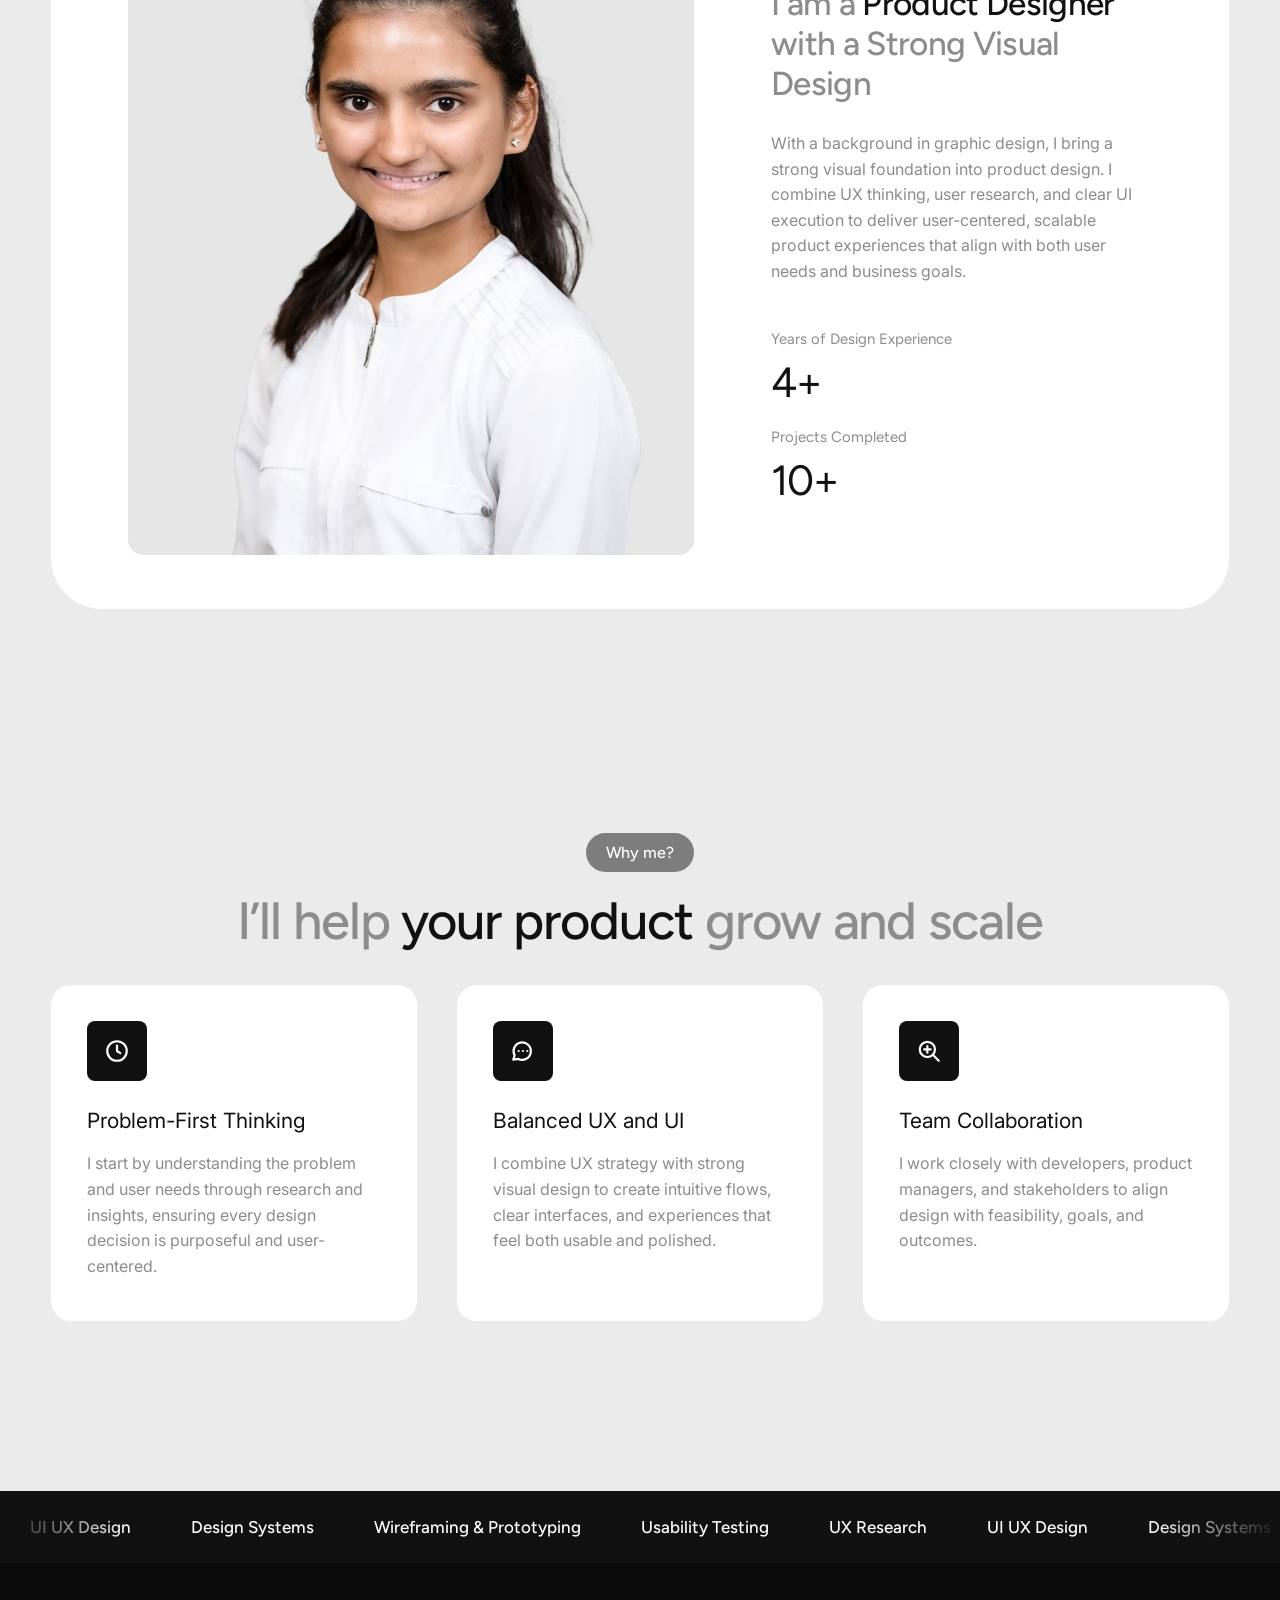
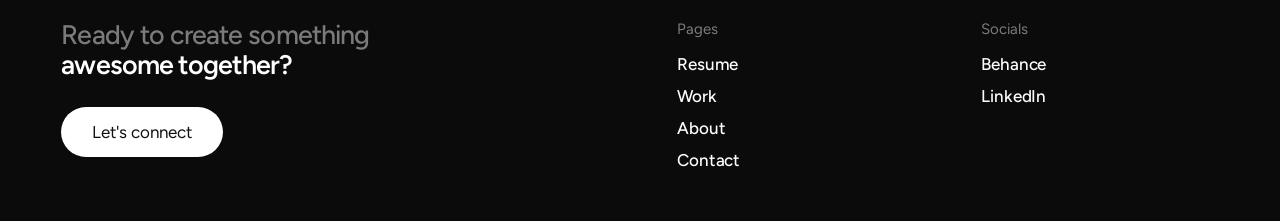
==== commit 899aff8f: "Add Work page Co-Authored-By: Claude Opus 5.5 <noreply@anthropic.com>" ====
--- a/index.html
+++ b/index.html
@@ -32,7 +32,7 @@
 
       <ul class="nav__links" id="nav-links">
         <li><a href="#home">Home</a></li>
-        <li><a href="#work">Work</a></li>
+        <li><a href="work.html">Work</a></li>
         <li><a href="#about">About</a></li>
         <li><a href="#contact">Contact</a></li>
       </ul>
@@ -239,7 +239,7 @@
           <h3>Pages</h3>
           <ul>
             <li><a href="assets/Resume%20Pdf/Krishna_Patel_Product_Designer.pdf" target="_blank" rel="noopener">Resume</a></li>
-            <li><a href="#work">Work</a></li>
+            <li><a href="work.html">Work</a></li>
             <li><a href="#about">About</a></li>
             <li><a href="#contact">Contact</a></li>
           </ul>
--- a/styles.css
+++ b/styles.css
@@ -289,6 +289,51 @@
 .card--compact .card__body { padding: clamp(16px, 1.6vw, 24px) clamp(20px, 2.4vw, 40px) clamp(14px, 1.3vw, 20px); }
 .card--compact .card__desc { margin-top: 6px; }
 
+/* ---------- Work page ---------- */
+.page-header {
+  background: var(--black);
+  color: var(--white);
+}
+.page-header__content {
+  display: flex;
+  flex-direction: column;
+  align-items: center;
+  text-align: center;
+  padding: clamp(48px, 7vw, 110px) 16px clamp(64px, 9vw, 140px);
+}
+.page-header__title {
+  margin-top: 24px;
+  font-size: clamp(40px, 4.4vw, 72px);
+  font-weight: 700;
+  letter-spacing: -0.02em;
+  line-height: 1.05;
+}
+.nav__links a[aria-current="page"] { opacity: 0.55; }
+
+.projects { padding-top: clamp(48px, 6vw, 96px); }
+.projects__grid {
+  display: grid;
+  grid-template-columns: repeat(2, minmax(0, 1fr));
+  gap: 40px;
+  max-width: var(--container);
+  margin: 0 auto;
+}
+.project-card { display: flex; flex-direction: column; }
+.project-card .card__media { aspect-ratio: 4 / 3; }
+.project-card .card__body {
+  display: flex;
+  align-items: flex-end;
+  justify-content: space-between;
+  gap: 20px;
+  padding: clamp(20px, 2vw, 32px) clamp(16px, 2vw, 28px) clamp(14px, 1.4vw, 20px);
+}
+.project-card .btn {
+  flex-shrink: 0;
+  height: clamp(44px, 3.2vw, 54px);
+  padding-inline: clamp(22px, 1.8vw, 30px);
+  font-size: clamp(15px, 1.05vw, 18px);
+}
+
 /* ---------- Statement ---------- */
 .statement {
   padding-block: clamp(72px, 11vw, 200px);
@@ -495,6 +540,8 @@
 
   .about__inner { grid-template-columns: minmax(0, 1fr) minmax(0, 1.1fr); }
   .why__grid { gap: 20px; }
+  .projects__grid { gap: 24px; }
+  .project-card .card__body { flex-direction: column; align-items: flex-start; }
   .why-card { padding: 32px 28px 36px; }
 }
 
@@ -563,6 +610,9 @@
   .stats { margin-top: 40px; gap: 24px 48px; }
 
   .why-card { display: block; padding: 28px 24px 32px; }
+
+  .projects__grid { grid-template-columns: minmax(0, 1fr); }
+  .project-card .card__body { padding: 20px 16px 16px; }
   .why-card h3 { margin-top: 24px; }
   .why-card p { margin-top: 14px; }
 
